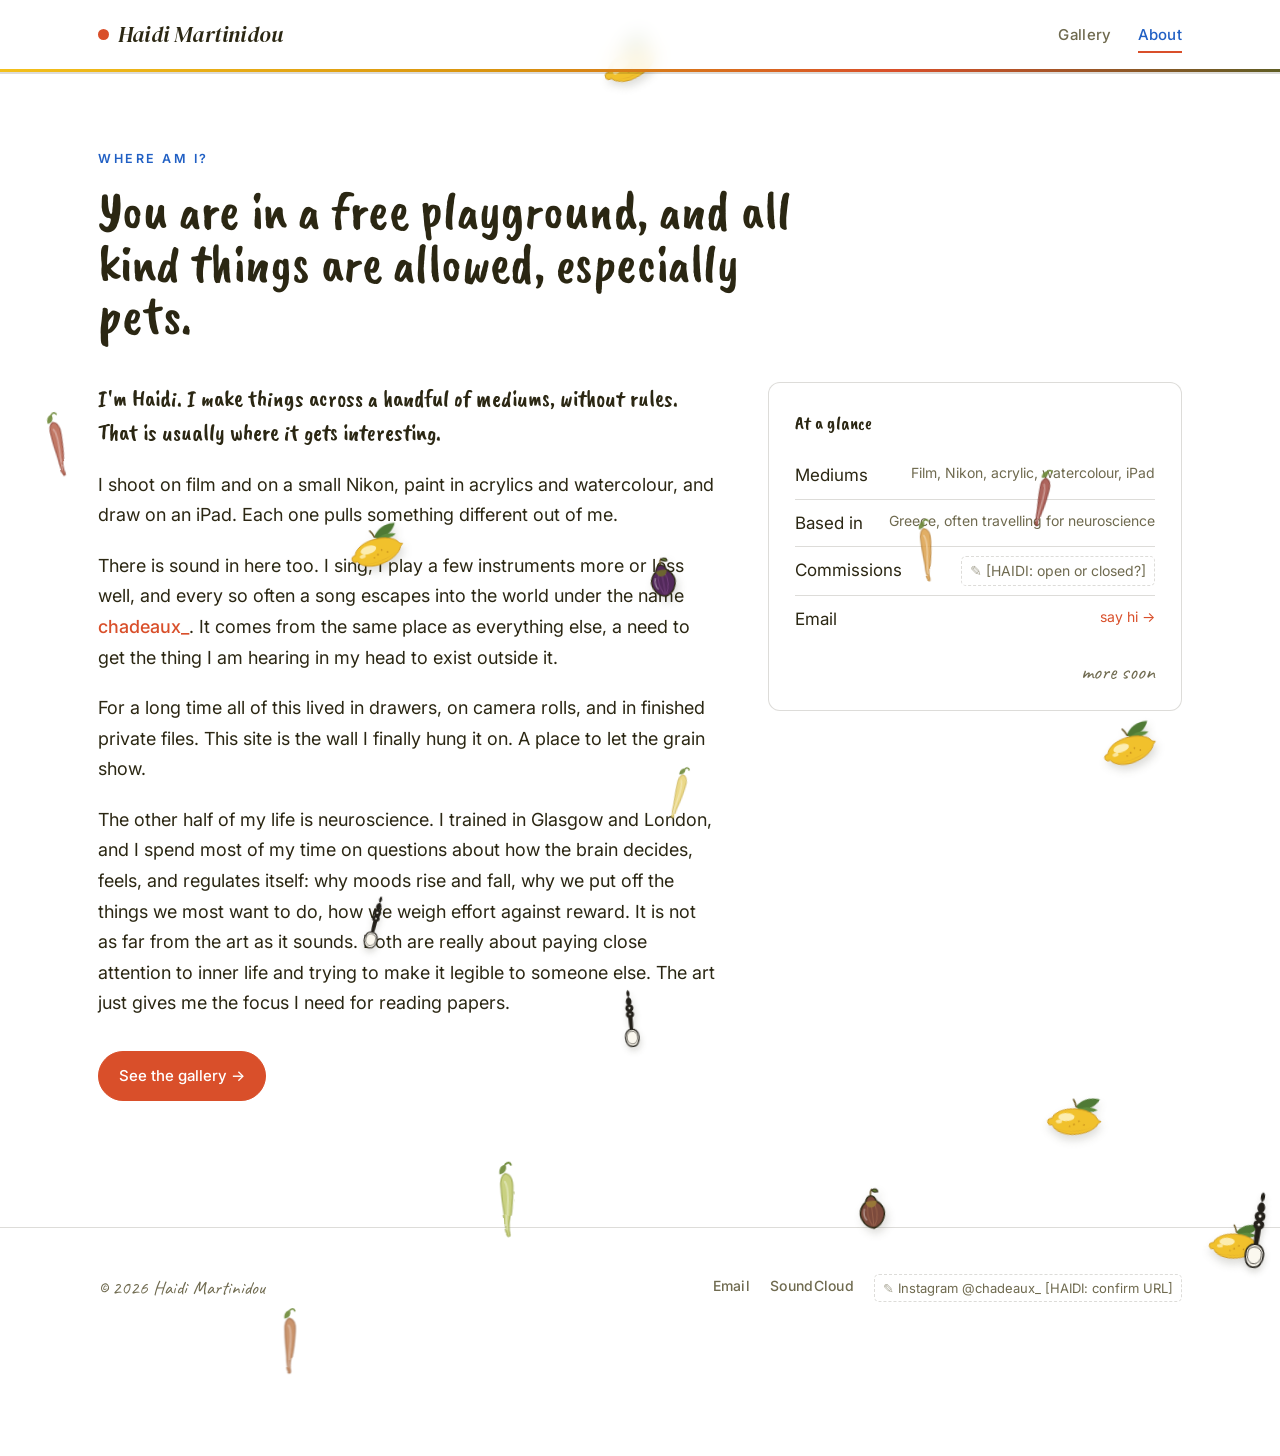
==== about.html @ d0d2d487 "Launch the @chadeaux_ art site Co-Authored-By: Claude Opus 4.8 <noreply@anthropic.com>" ====
<!DOCTYPE html>
<html lang="en">
<head>
  <meta charset="UTF-8" />
  <meta name="viewport" content="width=device-width, initial-scale=1.0" />
  <title>About · Haidi Martinidou</title>
  <meta name="description" content="About Haidi Martinidou, an artist working in film and Nikon photography, acrylics, watercolour and iPad drawing." />

  <link rel="preconnect" href="https://fonts.googleapis.com" />
  <link rel="preconnect" href="https://fonts.gstatic.com" crossorigin />
  <link href="https://fonts.googleapis.com/css2?family=Caveat+Brush&family=Caveat:wght@500;600;700&family=DM+Serif+Display:ital@0;1&family=Inter:wght@400;500;600&display=swap" rel="stylesheet" />
  <link rel="stylesheet" href="css/style.css" />
  <link rel="icon" href="data:image/svg+xml,<svg xmlns='http://www.w3.org/2000/svg' viewBox='0 0 100 100'><circle cx='50' cy='50' r='40' fill='%23b1543a'/></svg>" />
</head>
<body>
  <nav class="nav">
    <div class="nav-inner">
      <a class="logo" href="index.html"><span class="dot"></span>Haidi Martinidou</a>
      <div class="links">
        <a href="art.html">Gallery</a>
        <a href="about.html" class="active">About</a>
      </div>
    </div>
  </nav>

  <main class="wrap">
    <section>
      <p class="eyebrow">Where am I?</p>
      <div class="section-head">
        <h2>You are in a free playground, and all kind things are allowed, especially pets.</h2>
      </div>

      <!-- EDIT: a draft in your voice. Make it yours. -->
      <div class="about-grid">
        <div class="prose">
          <p class="big">
            I'm Haidi. I make things across a handful of mediums, without rules. That
            is usually where it gets interesting.
          </p>
          <p>
            I shoot on film and on a small Nikon, paint in acrylics and watercolour,
            and draw on an iPad. Each one pulls something different out of me.
          </p>
          <p>
            There is sound in here too. I sing, I play a few instruments more or less
            well, and every so often a song escapes into the world under the name
            <a href="https://soundcloud.com/haidi-martinidou" target="_blank" rel="noopener" style="color:var(--rust);text-decoration:none;font-weight:500;">chadeaux_</a>.
            It comes from the same place as everything else, a need to get the thing I
            am hearing in my head to exist outside it.
          </p>
          <p>
            For a long time all of this lived in drawers, on camera rolls, and in
            finished private files. This site is the wall I finally hung it on. A
            place to let the grain show.
          </p>
          <p>
            The other half of my life is neuroscience. I trained in Glasgow and
            London, and I spend most of my time on questions about how the brain
            decides, feels, and regulates itself: why moods rise and fall, why we put
            off the things we most want to do, how we weigh effort against reward. It
            is not as far from the art as it sounds. Both are really about paying
            close attention to inner life and trying to make it legible to someone
            else. The art just gives me the focus I need for reading papers.
          </p>
          <p style="margin-top:32px">
            <a class="btn primary" href="art.html">See the gallery →</a>
          </p>
        </div>

        <aside class="sidecard">
          <h4>At a glance</h4>
          <ul>
            <li>Mediums <span>Film, Nikon, acrylic, watercolour, iPad</span></li>
            <li>Based in <span>Greece, often travelling for neuroscience</span></li>
            <li>Commissions <span class="ph">[HAIDI: open or closed?]</span></li>
            <li>Email <span><a href="mailto:haidimartinidou@gmail.com" style="color:var(--rust);text-decoration:none">say hi →</a></span></li>
          </ul>
          <p class="note" style="margin:16px 0 0; text-align:right;">more soon</p>
        </aside>
      </div>
    </section>
  </main>

  <footer class="footer">
    <div class="wrap">
      <small>© <span data-year>2026</span> Haidi Martinidou</small>
      <div class="socials">
        <a href="mailto:haidimartinidou@gmail.com">Email</a>
        <a href="https://soundcloud.com/haidi-martinidou" target="_blank" rel="noopener">SoundCloud</a>
        <span class="ph">Instagram @chadeaux_ [HAIDI: confirm URL]</span>
      </div>
    </div>
  </footer>

  <script src="js/main.js"></script>
</body>
</html>
---- css/style.css ----
/* =========================================================
   Haidi Martinidou, personal site
   Editorial "gallery x lab notebook" aesthetic.
   Mature, muted, with hand-drawn marginalia used sparingly.
   Palette pulled from Haidi's own work (forest green + red
   painting, dusty-blue sea photo). Tweak the variables below.
   ========================================================= */

:root {
  --paper: #ffffff;       /* clean white base */
  --paper-2: #f4f3ef;     /* faint warm grey panel */
  --ink: #2b2713;         /* dark warm olive-brown */
  --ink-soft: #6f6a4f;    /* muted text */
  --line: rgba(43,39,19,0.16);

  /* sunset palette, from @chadeaux's mountains drawing */
  --sun:   #f3c01b;       /* golden sky */
  --amber: #d8920f;       /* lower sky */
  --rust:  #d94f2a;       /* bright orange-red, from the art + the Atheroll poster */
  --olive: #5f5d24;       /* hills */
  --olive-deep: #3d3b16;  /* deep foreground */
  --blue:  #2160c4;       /* the marker hand-lettering */
  --plum:  #4a235a;       /* the @chadeaux signature */

  /* legacy aliases still referenced by some components */
  --green: var(--olive);
  --gold:  var(--amber);
  --slate: var(--blue);

  --accent: var(--rust);

  --maxw: 1140px;
  --radius: 12px;

  --font-display: "Caveat Brush", "Comic Sans MS", cursive;
  --font-body: "Inter", ui-sans-serif, system-ui, sans-serif;
  --font-hand: "Caveat", "Comic Sans MS", cursive;
}

* { box-sizing: border-box; }
html { scroll-behavior: smooth; }

body {
  margin: 0;
  color: var(--ink);
  background: var(--paper);
  font-family: var(--font-body);
  font-size: 17px;
  line-height: 1.7;
  -webkit-font-smoothing: antialiased;
  overflow-x: hidden;
}

.wrap { max-width: var(--maxw); margin: 0 auto; padding: 0 28px; position: relative; }

a { color: var(--ink); }

/* hand-drawn marginalia note (used sparingly) */
.note { font-family: var(--font-hand); font-size: 22px; color: var(--ink-soft); line-height: 1.2; }
.note.accent { color: var(--accent); }

/* small ink underline accent under a word */
.mark { position: relative; white-space: nowrap; }
.mark::after {
  content: ""; position: absolute; left: -1px; right: -1px; bottom: -4px; height: 7px;
  background: var(--accent); opacity: .28;
  border-radius: 50% 40% 55% 45% / 100% 100% 60% 70%;
  z-index: -1;
}

/* ---------- nav ---------- */
.nav { position: sticky; top: 0; z-index: 60;
  background: color-mix(in srgb, var(--paper) 86%, transparent);
  backdrop-filter: blur(10px); border-bottom: 1px solid var(--line); }
.nav-inner { max-width: var(--maxw); margin: 0 auto; padding: 16px 28px;
  display: flex; align-items: center; justify-content: space-between; gap: 16px; }
.nav .logo { font-family: var(--font-display); font-weight: 600; font-size: 21px;
  text-decoration: none; color: var(--ink); display: inline-flex; align-items: center; gap: 9px; letter-spacing: .2px; }
.nav .logo .dot { width: 11px; height: 11px; border-radius: 50%; background: var(--accent); display: inline-block; }
.nav .links { display: flex; gap: 26px; flex-wrap: wrap; }
.nav .links a { text-decoration: none; color: var(--ink-soft); font-size: 15px; font-weight: 500;
  letter-spacing: .3px; position: relative; transition: color .15s ease; }
.nav .links a:hover, .nav .links a.active { color: var(--ink); }
.nav .links a.active::after { content: ""; position: absolute; left: 0; right: 0; bottom: -6px;
  height: 2px; background: var(--accent); }

/* ---------- generic section ---------- */
section { padding: 76px 0; position: relative; }
.eyebrow { font-family: var(--font-body); font-size: 12.5px; font-weight: 600;
  letter-spacing: 2.5px; text-transform: uppercase; color: var(--accent); margin: 0 0 14px; }
.section-head { margin-bottom: 40px; max-width: 720px; }
.section-head h2 { font-family: var(--font-display); font-weight: 500;
  font-size: clamp(30px, 4.6vw, 46px); line-height: 1.05; margin: 0 0 12px; letter-spacing: -.5px; }
.section-head p { color: var(--ink-soft); font-size: 18px; margin: 0; }

/* ---------- buttons ---------- */
.btn { display: inline-flex; align-items: center; gap: 8px;
  font-family: var(--font-body); font-weight: 500; font-size: 15px; text-decoration: none;
  color: var(--ink); padding: 11px 20px; border: 1px solid var(--ink); border-radius: 999px;
  background: transparent; transition: background .15s ease, color .15s ease, transform .12s ease; }
.btn:hover { background: var(--ink); color: var(--paper); transform: translateY(-1px); }
.btn.primary { background: var(--accent); border-color: var(--accent); color: #fff; }
.btn.primary:hover { background: var(--ink); border-color: var(--ink); }
.btn.ghost { border-color: var(--line); color: var(--ink-soft); }
.btn.ghost:hover { color: var(--paper); }
/* disabled button: shown but not clickable until a real file/URL exists */
.btn[aria-disabled="true"] { opacity: .45; pointer-events: none; cursor: default; border-style: dashed; }

/* a visible, non-clickable placeholder that Haidi fills in later */
.ph { font-style: normal; color: var(--ink-soft); font-size: 13px;
  border: 1px dashed var(--line); border-radius: 5px; padding: 2px 8px; white-space: nowrap; }
.ph::before { content: "✎ "; opacity: .6; }

/* ---------- hero (landing) ---------- */
.hero { display: grid; grid-template-columns: 1fr 1fr; gap: 48px; align-items: center;
  padding: 64px 0 40px; }
.hero .intro h1 { font-family: var(--font-display); font-weight: 500;
  font-size: clamp(40px, 6vw, 68px); line-height: 1.02; letter-spacing: -1px; margin: 18px 0 18px; }
.hero .intro h1 em { font-style: italic; color: var(--accent); }
.hero .intro p.lead { font-size: 19px; color: var(--ink-soft); max-width: 480px; }
.hero .cta-row { display: flex; flex-wrap: wrap; gap: 14px; margin-top: 30px; }

/* the interactive brain */
.brain-stage { position: relative; display: grid; place-items: center; min-height: 420px; }
.brain-stage svg { width: 100%; max-width: 500px; height: auto; overflow: visible; }
.brain-hemi { cursor: pointer; transition: opacity .2s ease; }
.brain-stage:hover .brain-hemi { opacity: .55; }
.brain-stage .brain-hemi:hover { opacity: 1; }
.hemi-label { font-family: var(--font-hand); font-size: 26px; fill: var(--ink-soft); }
.hemi-label.art { fill: var(--rust); }
.hemi-label.sci { fill: var(--slate); }
.pull-arrow { animation: bob 1.8s ease-in-out infinite; }
@keyframes bob { 0%,100% { transform: translate(0,0); } 50% { transform: translate(7px,-4px); } }

/* art "spill" release animation */
#artGroup { transform-origin: 320px 200px; transition: none; }
.released #artGroup { animation: spill .65s cubic-bezier(.5,-0.2,.3,1) forwards; }
@keyframes spill {
  40% { transform: translate(40px,-30px) rotate(6deg) scale(1.08); opacity: 1; }
  100% { transform: translate(150px,-120px) rotate(16deg) scale(1.2); opacity: 0; }
}

@media (prefers-reduced-motion: reduce) {
  .pull-arrow { animation: none; }
  .released #artGroup { animation: none; opacity: 0; }
}

/* ---------- "two worlds" split ---------- */
.split { display: grid; grid-template-columns: 1fr 1fr; gap: 26px; }
.world { border: 1px solid var(--line); border-radius: var(--radius); background: #fff;
  padding: 30px 30px 26px; transition: transform .16s ease, box-shadow .16s ease; }
.world:hover { transform: translateY(-3px); box-shadow: 0 16px 34px rgba(33,32,28,.08); }
.world .tag { font-size: 12.5px; letter-spacing: 2px; text-transform: uppercase; font-weight: 600; }
.world.sci .tag { color: var(--slate); } .world.art .tag { color: var(--rust); }
.world h3 { font-family: var(--font-display); font-weight: 500; font-size: 27px; margin: 10px 0 10px; }
.world p { color: var(--ink-soft); margin: 0 0 18px; }

/* ---------- project cards (neuroscience) ---------- */
.projects { display: grid; grid-template-columns: repeat(2, 1fr); gap: 24px; }
.proj { border: 1px solid var(--line); border-radius: var(--radius); background: #fff;
  padding: 26px 28px; position: relative; transition: transform .16s ease, box-shadow .16s ease; }
.proj:hover { transform: translateY(-3px); box-shadow: 0 16px 34px rgba(33,32,28,.08); }
.proj.featured { grid-column: 1 / -1; border-color: var(--accent); background:
  linear-gradient(0deg, #fff, #fff) padding-box, var(--paper-2); }
.proj.featured h3 { font-size: 27px; }
.proj .kind { font-size: 12px; letter-spacing: 1.6px; text-transform: uppercase;
  font-weight: 600; color: var(--accent); }
.proj h3 { font-family: var(--font-display); font-weight: 500; font-size: 23px; margin: 8px 0 10px; line-height: 1.15; }
.proj p { color: var(--ink-soft); margin: 0 0 14px; font-size: 16px; }
.proj .stat { display: inline-flex; align-items: baseline; gap: 7px; font-size: 14px;
  color: var(--ink); background: var(--paper-2); border-radius: 6px; padding: 5px 11px; margin: 2px 6px 2px 0; }
.proj .stat b { font-family: var(--font-display); font-weight: 600; }

/* future / wishlist list */
.wish { display: grid; grid-template-columns: repeat(auto-fit, minmax(230px,1fr)); gap: 18px; }
.wish li { list-style: none; border-left: 2px solid var(--accent); padding: 4px 0 4px 16px;
  color: var(--ink); }
.wish ul { margin: 0; padding: 0; }

/* ---------- CV / timeline ---------- */
.timeline { border-left: 2px solid var(--line); margin: 0; padding: 0 0 0 26px; }
.timeline .row { position: relative; padding: 0 0 30px; }
.timeline .row::before { content: ""; position: absolute; left: -33px; top: 4px; width: 12px; height: 12px;
  border-radius: 50%; background: var(--paper); border: 2px solid var(--accent); }
.timeline .when { font-size: 13px; letter-spacing: 1px; text-transform: uppercase; color: var(--ink-soft); font-weight: 600; }
.timeline h4 { font-family: var(--font-display); font-weight: 500; font-size: 20px; margin: 4px 0 4px; }
.timeline p { margin: 0; color: var(--ink-soft); font-size: 15.5px; }

/* ---------- galleries (art) ---------- */
.medium { padding-top: 8px; }
.medium-head { display: flex; align-items: baseline; justify-content: space-between; gap: 16px;
  border-bottom: 1px solid var(--line); padding-bottom: 14px; margin-bottom: 26px; }
.medium-head h3 { font-family: var(--font-display); font-weight: 500; font-size: 30px; margin: 0; }
.medium-head .count { font-size: 14px; color: var(--ink-soft); font-family: var(--font-hand); font-size: 20px; }
.medium-head .desc { color: var(--ink-soft); font-size: 15px; max-width: 460px; }

.gallery { display: grid; gap: 22px; }
.gallery.two { grid-template-columns: repeat(2, 1fr); }
.gallery.three { grid-template-columns: repeat(3, 1fr); }

/* picture in a gallery mat */
.frame { background: #fff; border: 1px solid var(--line); border-radius: 6px; padding: 14px 14px 10px;
  box-shadow: 0 10px 26px rgba(33,32,28,.07); transition: transform .18s ease, box-shadow .18s ease; }
.frame:hover { transform: translateY(-4px) rotate(-.3deg); box-shadow: 0 20px 40px rgba(33,32,28,.12); }
.frame .pic { position: relative; overflow: hidden; border-radius: 3px; background: var(--paper-2);
  aspect-ratio: 4 / 3; display: grid; place-items: center; }
.frame .pic img { width: 100%; height: 100%; object-fit: cover; display: block; }
.frame figcaption { font-family: var(--font-display); font-style: italic; font-size: 15px;
  color: var(--ink); margin: 11px 4px 4px; display: flex; justify-content: space-between; gap: 10px; }
.frame figcaption span.muted { font-style: normal; font-family: var(--font-body); font-size: 12.5px;
  color: var(--ink-soft); letter-spacing: 1px; text-transform: uppercase; }

/* empty slot placeholder (when an image file isn't added yet) */
.frame.missing .pic img { display: none; }
.frame.missing .pic::after { content: "add  " attr(data-file); white-space: pre;
  font-family: var(--font-body); font-size: 13px; letter-spacing: .5px; color: var(--ink-soft);
  border: 1.5px dashed var(--line); border-radius: 4px; padding: 14px 18px; text-align: center; }
.frame .pic.tall { aspect-ratio: 3 / 4; }

/* medium quick-nav (art page) */
.subnav { display: flex; flex-wrap: wrap; gap: 10px; margin: 8px 0 50px; }
.subnav a { text-decoration: none; font-size: 14px; color: var(--ink-soft); font-weight: 500;
  border: 1px solid var(--line); border-radius: 999px; padding: 7px 16px; transition: all .15s ease; }
.subnav a:hover { color: var(--paper); background: var(--ink); border-color: var(--ink); }

/* ---------- about ---------- */
.about-grid { display: grid; grid-template-columns: 1.5fr 1fr; gap: 48px; align-items: start; }
.about-grid .prose p { font-size: 18px; margin: 0 0 20px; }
.about-grid .prose p.big { font-family: var(--font-display); font-weight: 400; font-size: 24px;
  line-height: 1.4; color: var(--ink); }
.sidecard { border: 1px solid var(--line); border-radius: var(--radius); background: #fff; padding: 24px 26px; }
.sidecard h4 { font-family: var(--font-display); font-weight: 500; margin: 0 0 12px; font-size: 19px; }
.sidecard ul { margin: 0; padding: 0; list-style: none; }
.sidecard li { padding: 9px 0; border-top: 1px solid var(--line); display: flex; justify-content: space-between; gap: 12px; }
.sidecard li:first-child { border-top: 0; }
.sidecard li span { color: var(--ink-soft); font-size: 14px; }

/* ---------- blog list ---------- */
.posts { display: flex; flex-direction: column; }
.post-row { display: flex; align-items: baseline; gap: 22px; justify-content: space-between;
  padding: 26px 4px; border-top: 1px solid var(--line); text-decoration: none; color: var(--ink);
  transition: padding-left .18s ease; }
.post-row:last-child { border-bottom: 1px solid var(--line); }
.post-row:hover { padding-left: 14px; }
.post-row h3 { font-family: var(--font-display); font-weight: 500; margin: 0; font-size: clamp(20px,3vw,26px); }
.post-row .meta { font-size: 13px; color: var(--ink-soft); letter-spacing: 1px; text-transform: uppercase; white-space: nowrap; }
.post-row .arrow { color: var(--accent); font-size: 20px; }

/* ---------- article ---------- */
.article { max-width: 720px; margin: 0 auto; padding: 60px 28px 30px; }
.article .back { text-decoration: none; color: var(--ink-soft); font-size: 14px; }
.article h1 { font-family: var(--font-display); font-weight: 500; font-size: clamp(32px,5vw,50px);
  line-height: 1.06; margin: 20px 0 10px; letter-spacing: -.5px; }
.article .meta { color: var(--ink-soft); font-size: 14px; letter-spacing: 1px; text-transform: uppercase; }
.article-body { margin-top: 30px; font-size: 18px; }
.article-body p { margin: 0 0 22px; }
.article-body h2 { font-family: var(--font-display); font-weight: 500; font-size: 27px; margin: 38px 0 12px; }
.article-body blockquote { margin: 28px 0; padding: 6px 0 6px 22px; border-left: 3px solid var(--accent);
  font-family: var(--font-display); font-style: italic; font-size: 22px; color: var(--ink); }
.article-body a { color: var(--rust); }
.article-body code { background: var(--ink); color: var(--paper); padding: 2px 7px; border-radius: 5px; font-size: 15px; }

/* ---------- footer ---------- */
.footer { border-top: 1px solid var(--line); padding: 44px 0 60px; margin-top: 30px; }
.footer .wrap { display: flex; flex-wrap: wrap; gap: 18px; justify-content: space-between; align-items: center; }
.footer small { color: var(--ink-soft); font-family: var(--font-hand); font-size: 19px; }
.footer .socials { display: flex; gap: 20px; flex-wrap: wrap; }
.footer .socials a { color: var(--ink-soft); text-decoration: none; font-size: 14px; font-weight: 500; letter-spacing: .3px; }
.footer .socials a:hover { color: var(--accent); }

/* ---------- responsive ---------- */
@media (max-width: 880px) {
  .hero { grid-template-columns: 1fr; }
  .brain-stage { order: -1; min-height: 340px; }
  .split, .projects, .gallery.two, .gallery.three, .about-grid { grid-template-columns: 1fr; }
  section { padding: 56px 0; }
}

/* gallery index: medium cover cards (links) */
.frame.cover { display: block; text-decoration: none; color: var(--ink); }
.frame.cover figcaption { font-style: normal; font-family: var(--font-display); font-size: 19px;
  align-items: center; }
.frame.cover figcaption .muted { font-family: var(--font-hand); font-size: 18px; letter-spacing: 0;
  text-transform: none; }

/* clickable images */
.frame:not(.missing) .pic img { cursor: zoom-in; }

/* lightbox */
.lightbox { position: fixed; inset: 0; z-index: 200; background: rgba(20,19,16,.93);
  display: flex; align-items: center; justify-content: center; padding: 4vw;
  opacity: 0; visibility: hidden; transition: opacity .2s ease; }
.lightbox.open { opacity: 1; visibility: visible; }
.lightbox img { max-width: 92vw; max-height: 82vh; object-fit: contain; border-radius: 4px;
  background: #fff; box-shadow: 0 24px 70px rgba(0,0,0,.55); }
.lightbox .lb-cap { position: absolute; bottom: 20px; left: 0; right: 0; text-align: center;
  color: #f6f3ea; font-family: var(--font-display); font-style: italic; font-size: 16px; padding: 0 12px; }
.lightbox button { position: absolute; background: transparent; border: 0; color: #f6f3ea;
  cursor: pointer; font-size: 32px; line-height: 1; padding: 12px 16px; opacity: .8; }
.lightbox button:hover { opacity: 1; }
.lb-close { top: 8px; right: 12px; font-size: 28px; }
.lb-prev { left: 6px; top: 50%; transform: translateY(-50%); }
.lb-next { right: 6px; top: 50%; transform: translateY(-50%); }
@media (max-width: 600px) { .lb-prev { left: 0; } .lb-next { right: 0; } }

/* reveal on scroll */
.reveal { opacity: 0; transform: translateY(20px); transition: opacity .6s ease, transform .6s ease; }
.reveal.in { opacity: 1; transform: none; }
@media (prefers-reduced-motion: reduce) { .reveal { opacity: 1; transform: none; transition: none; } html { scroll-behavior: auto; } }

/* =========================================================
   Sunset / hand-drawn theme tuning (@chadeaux)
   ========================================================= */

/* marker font has a single weight: avoid faux-bold, give it a little air */
h1, h2, h3, h4, .nav .logo { font-weight: 400; }
.nav .logo { font-family: "DM Serif Display", Georgia, serif; font-style: italic; font-weight: 400; font-size: 22px; letter-spacing: .2px; }

/* brush-script display sizing (Caveat Brush sits smaller, so size up) */
.hero .intro h1 { font-size: clamp(46px, 6.6vw, 72px); line-height: 1.0; letter-spacing: 0; }
.hero .intro h1 em { font-style: normal; color: var(--rust); }
.section-head h2 { letter-spacing: 0; line-height: 0.98; font-size: clamp(36px, 5.2vw, 54px); }
.medium-head h3 { font-size: 32px; }
.eyebrow { font-weight: 600; }

/* eyebrow + links speak in the drawing's blue */
.eyebrow { color: var(--blue); }
.nav .links a:hover, .nav .links a.active { color: var(--blue); }

/* captions read like the handwriting in the drawing */
.frame figcaption { font-family: var(--font-hand); font-style: normal; font-size: 19px; letter-spacing: .3px; }
.frame figcaption .muted { font-family: var(--font-body); }
.frame.cover figcaption { font-family: var(--font-display); font-size: 17px; }

/* warm buttons */
.btn { font-family: var(--font-body); }
.btn.primary:hover, .btn.blue:hover { background: var(--olive-deep); border-color: var(--olive-deep); color: #fff; }
.btn.blue { background: var(--blue); border-color: var(--blue); color: #fff; }

/* sub-nav active chip in terracotta */
.subnav a.active { background: var(--rust); border-color: var(--rust); color: #fff; }

/* a thin sunset horizon under the top nav */
.nav { border-bottom: 0; box-shadow: 0 2px 0 0 var(--line); }
.nav::after { content: ""; display: block; height: 3px;
  background: linear-gradient(90deg, var(--sun), var(--amber) 40%, var(--rust) 70%, var(--olive)); }

/* the medium shortcut cards on the landing, warmed up */
.world .tag { color: var(--rust); }
.world.art .tag { color: var(--rust); }

/* ===== free-floating, drifting hand-drawn objects (figs, lemons, spoons, chillies) ===== */
body { position: relative; }
.figs-layer { position: absolute; top: 0; left: 0; width: 100%; overflow: hidden;
  pointer-events: none; z-index: 5; }
.fig-obj { position: absolute; top: 0; left: 0; pointer-events: none; will-change: transform; }
.fig-obj svg { width: 100%; height: 100%; display: block; overflow: visible; }
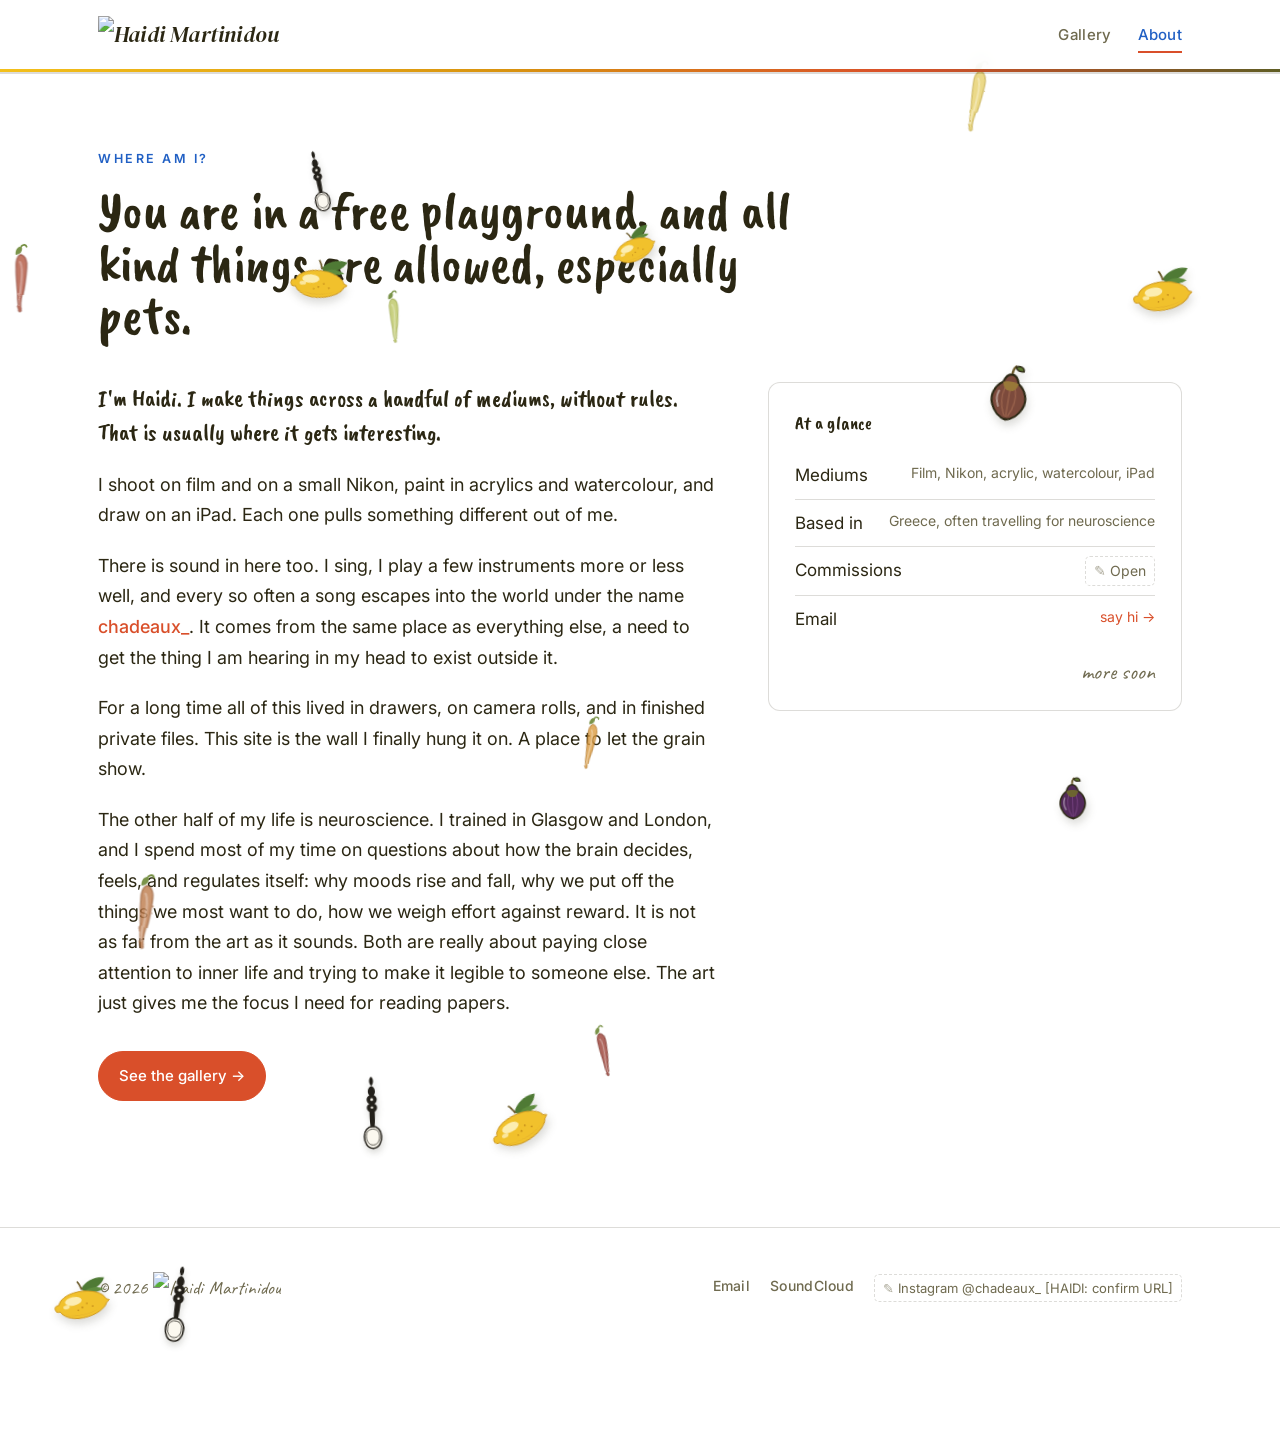
==== commit ca64944a: "Update commission status to 'Open' in about.html" ====
--- a/about.html
+++ b/about.html
@@ -15,7 +15,7 @@
 <body>
   <nav class="nav">
     <div class="nav-inner">
-      <a class="logo" href="index.html"><span class="dot"></span>Haidi Martinidou</a>
+      <a class="logo" href="index.html"><img src="images/name-signature.png" alt="Haidi Martinidou" class="logo-img" /></a>
       <div class="links">
         <a href="art.html">Gallery</a>
         <a href="about.html" class="active">About</a>
@@ -72,7 +72,7 @@
           <ul>
             <li>Mediums <span>Film, Nikon, acrylic, watercolour, iPad</span></li>
             <li>Based in <span>Greece, often travelling for neuroscience</span></li>
-            <li>Commissions <span class="ph">[HAIDI: open or closed?]</span></li>
+            <li>Commissions <span class="ph">Open</span></li>
             <li>Email <span><a href="mailto:haidimartinidou@gmail.com" style="color:var(--rust);text-decoration:none">say hi →</a></span></li>
           </ul>
           <p class="note" style="margin:16px 0 0; text-align:right;">more soon</p>
@@ -83,7 +83,7 @@
 
   <footer class="footer">
     <div class="wrap">
-      <small>© <span data-year>2026</span> Haidi Martinidou</small>
+      <small>© <span data-year>2026</span> <img src="images/name-signature.png" alt="Haidi Martinidou" class="sig-foot" /></small>
       <div class="socials">
         <a href="mailto:haidimartinidou@gmail.com">Email</a>
         <a href="https://soundcloud.com/haidi-martinidou" target="_blank" rel="noopener">SoundCloud</a>
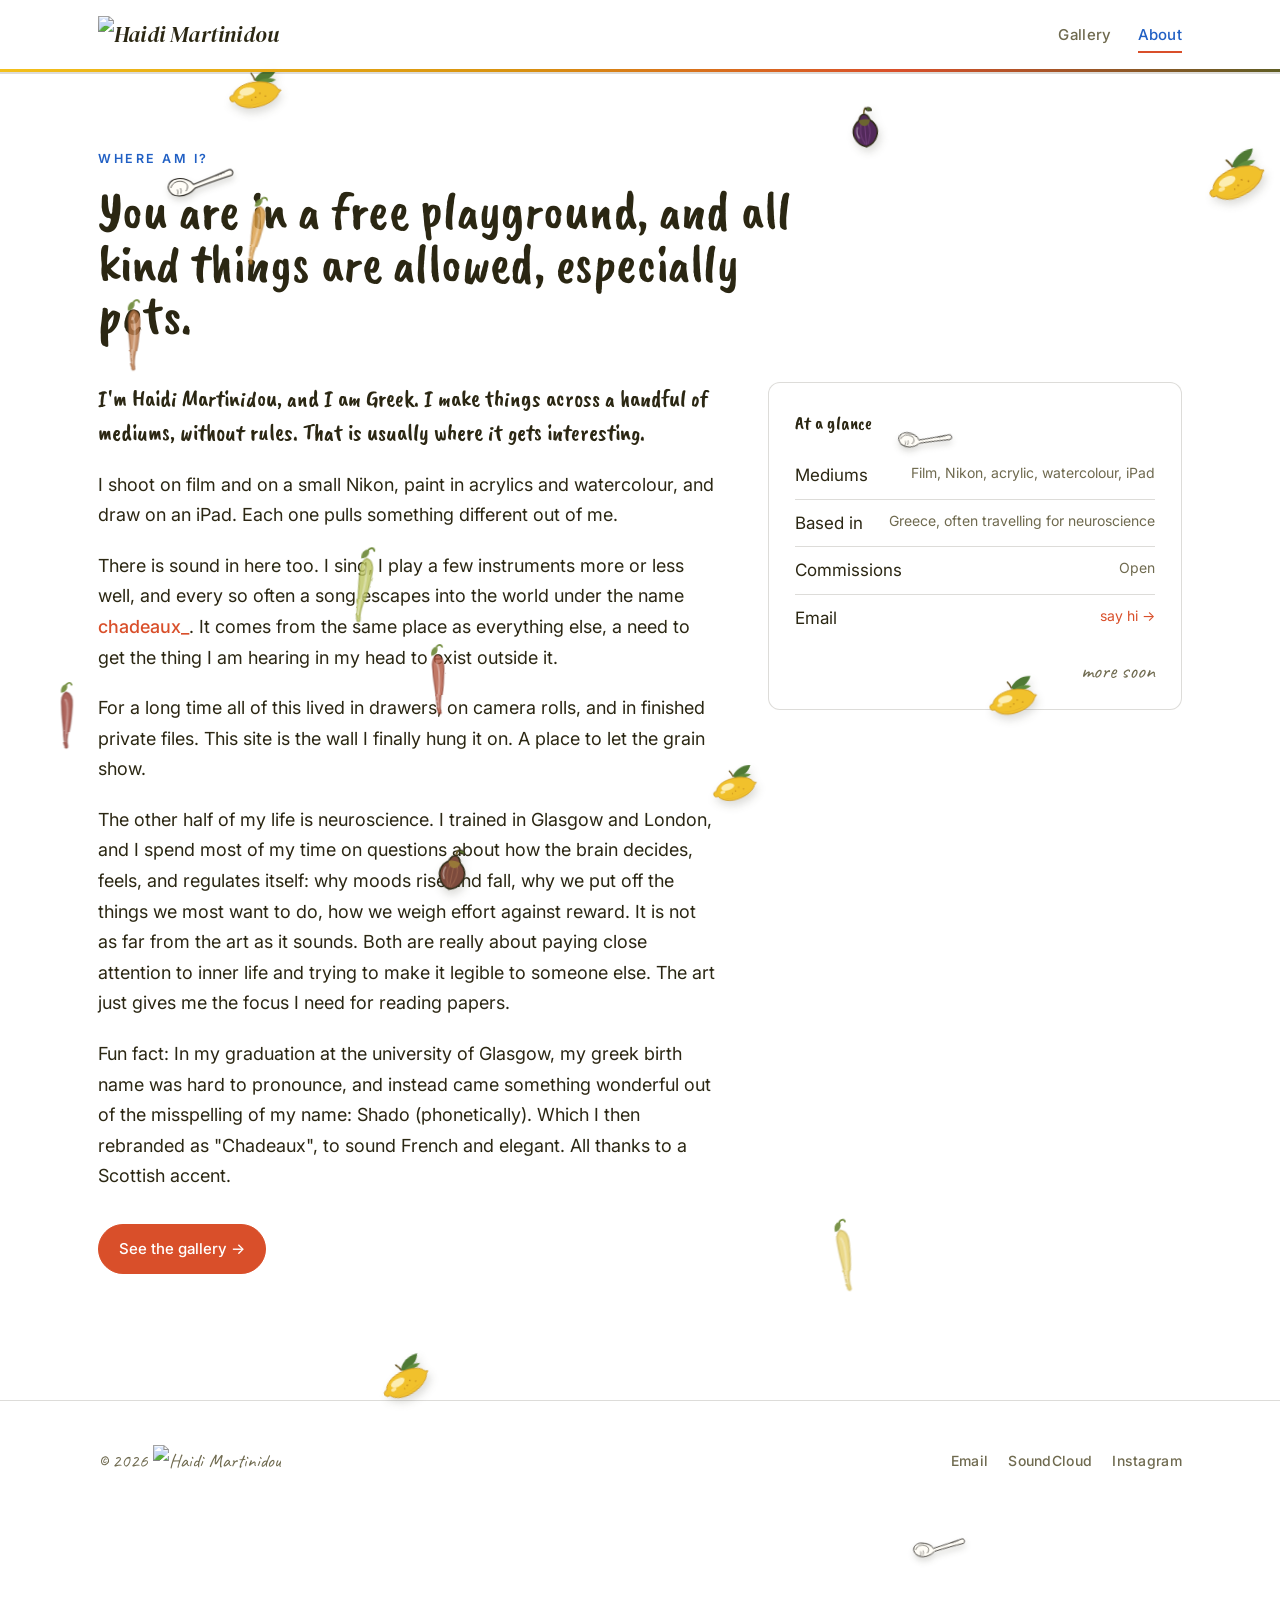
==== commit 8584e62f: "Update introduction in about.html" ====
--- a/about.html
+++ b/about.html
@@ -34,7 +34,7 @@
       <div class="about-grid">
         <div class="prose">
           <p class="big">
-            I'm Haidi. I make things across a handful of mediums, without rules. That
+            I'm Haidi Martinidou, and I am Greek. I make things across a handful of mediums, without rules. That
             is usually where it gets interesting.
           </p>
           <p>
@@ -62,6 +62,9 @@
             close attention to inner life and trying to make it legible to someone
             else. The art just gives me the focus I need for reading papers.
           </p>
+          <p>
+            Fun fact: In my graduation at the university of Glasgow, my greek birth name was hard to pronounce, and instead came something wonderful out of the misspelling of my name: Shado (phonetically). Which I then rebranded as "Chadeaux", to sound French and elegant. All thanks to a Scottish accent. 
+          </p>
           <p style="margin-top:32px">
             <a class="btn primary" href="art.html">See the gallery →</a>
           </p>
@@ -72,7 +75,7 @@
           <ul>
             <li>Mediums <span>Film, Nikon, acrylic, watercolour, iPad</span></li>
             <li>Based in <span>Greece, often travelling for neuroscience</span></li>
-            <li>Commissions <span class="ph">Open</span></li>
+            <li>Commissions <span>Open</span></li>
             <li>Email <span><a href="mailto:haidimartinidou@gmail.com" style="color:var(--rust);text-decoration:none">say hi →</a></span></li>
           </ul>
           <p class="note" style="margin:16px 0 0; text-align:right;">more soon</p>
@@ -87,7 +90,7 @@
       <div class="socials">
         <a href="mailto:haidimartinidou@gmail.com">Email</a>
         <a href="https://soundcloud.com/haidi-martinidou" target="_blank" rel="noopener">SoundCloud</a>
-        <span class="ph">Instagram @chadeaux_ [HAIDI: confirm URL]</span>
+        <a href="https://www.instagram.com/chadeaux_" target="_blank" rel="noopener">Instagram</a>
       </div>
     </div>
   </footer>
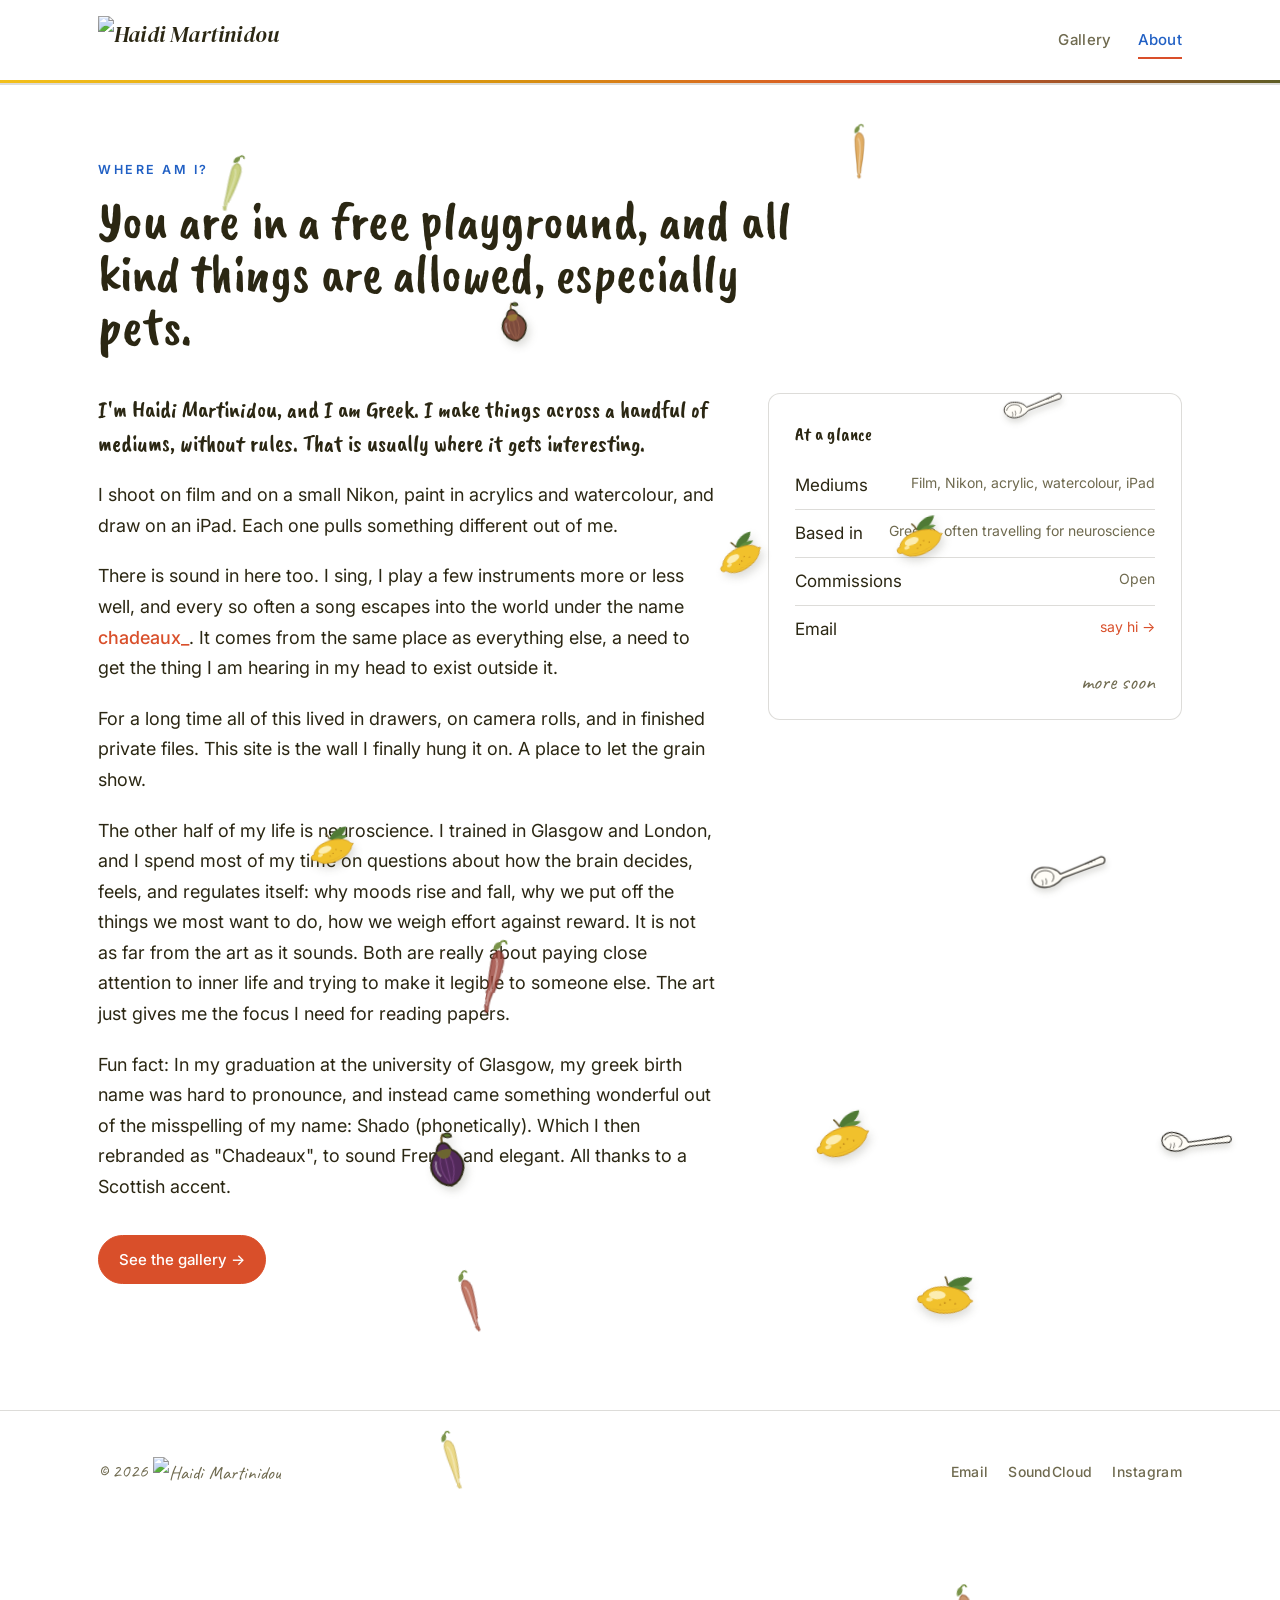
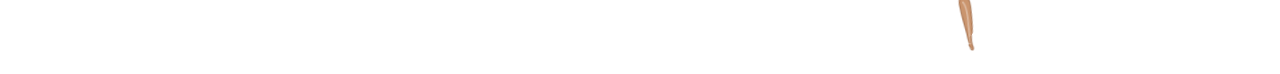
==== commit 7dbdf3f8: "SEO: meta tags, Open Graph, Person structured data, sitemap, robots Co-Authored-By: Claude Opus 4.8 " ====
--- a/about.html
+++ b/about.html
@@ -11,6 +11,19 @@
   <link href="https://fonts.googleapis.com/css2?family=Caveat+Brush&family=Caveat:wght@500;600;700&family=DM+Serif+Display:ital@0;1&family=Inter:wght@400;500;600&display=swap" rel="stylesheet" />
   <link rel="stylesheet" href="css/style.css" />
   <link rel="icon" href="data:image/svg+xml,<svg xmlns='http://www.w3.org/2000/svg' viewBox='0 0 100 100'><circle cx='50' cy='50' r='40' fill='%23b1543a'/></svg>" />
+  <link rel="canonical" href="https://haidimartinidou.github.io/about.html" />
+  <meta name="author" content="Haidi Martinidou" />
+  <meta name="robots" content="index, follow" />
+  <meta property="og:type" content="website" />
+  <meta property="og:site_name" content="Haidi Martinidou" />
+  <meta property="og:title" content="About · Haidi Martinidou" />
+  <meta property="og:description" content="About Haidi Martinidou, an artist working in film and Nikon photography, acrylics, watercolour and iPad drawing." />
+  <meta property="og:url" content="https://haidimartinidou.github.io/about.html" />
+  <meta property="og:image" content="https://haidimartinidou.github.io/images/hero-mountains.jpg" />
+  <meta name="twitter:card" content="summary_large_image" />
+  <meta name="twitter:title" content="About · Haidi Martinidou" />
+  <meta name="twitter:description" content="About Haidi Martinidou, an artist working in film and Nikon photography, acrylics, watercolour and iPad drawing." />
+  <meta name="twitter:image" content="https://haidimartinidou.github.io/images/hero-mountains.jpg" />
 </head>
 <body>
   <nav class="nav">
--- a/css/style.css
+++ b/css/style.css
@@ -39,6 +39,10 @@
 
 * { box-sizing: border-box; }
 html { scroll-behavior: smooth; }
+
+/* visually hidden, still read by search engines + screen readers */
+.sr-only { position: absolute; width: 1px; height: 1px; padding: 0; margin: -1px;
+  overflow: hidden; clip: rect(0, 0, 0, 0); white-space: nowrap; border: 0; }
 
 body {
   margin: 0;
@@ -194,9 +198,10 @@
 .medium-head .count { font-size: 14px; color: var(--ink-soft); font-family: var(--font-hand); font-size: 20px; }
 .medium-head .desc { color: var(--ink-soft); font-size: 15px; max-width: 460px; }
 
-.gallery { display: grid; gap: 22px; }
-.gallery.two { grid-template-columns: repeat(2, 1fr); }
-.gallery.three { grid-template-columns: repeat(3, 1fr); }
+.gallery { display: flex; flex-wrap: wrap; gap: 22px; justify-content: center; }
+.gallery.two .frame { flex: 0 1 calc((100% - 22px) / 2); }
+.gallery.three .frame { flex: 0 1 calc((100% - 44px) / 3); }
+.gallery .frame { min-width: 0; }
 
 /* picture in a gallery mat */
 .frame { background: #fff; border: 1px solid var(--line); border-radius: 6px; padding: 14px 14px 10px;
@@ -272,7 +277,8 @@
 @media (max-width: 880px) {
   .hero { grid-template-columns: 1fr; }
   .brain-stage { order: -1; min-height: 340px; }
-  .split, .projects, .gallery.two, .gallery.three, .about-grid { grid-template-columns: 1fr; }
+  .split, .projects, .about-grid { grid-template-columns: 1fr; }
+  .gallery.two .frame, .gallery.three .frame { flex-basis: 100%; }
   section { padding: 56px 0; }
 }
 
@@ -315,6 +321,10 @@
 /* marker font has a single weight: avoid faux-bold, give it a little air */
 h1, h2, h3, h4, .nav .logo { font-weight: 400; }
 .nav .logo { font-family: "DM Serif Display", Georgia, serif; font-style: italic; font-weight: 400; font-size: 22px; letter-spacing: .2px; }
+/* handwritten signature logo (replaces the name text) */
+.logo-img { height: 48px; width: auto; display: block; }
+.sig-foot { height: 30px; width: auto; vertical-align: middle; }
+@media (max-width: 600px) { .logo-img { height: 40px; } }
 
 /* brush-script display sizing (Caveat Brush sits smaller, so size up) */
 .hero .intro h1 { font-size: clamp(46px, 6.6vw, 72px); line-height: 1.0; letter-spacing: 0; }
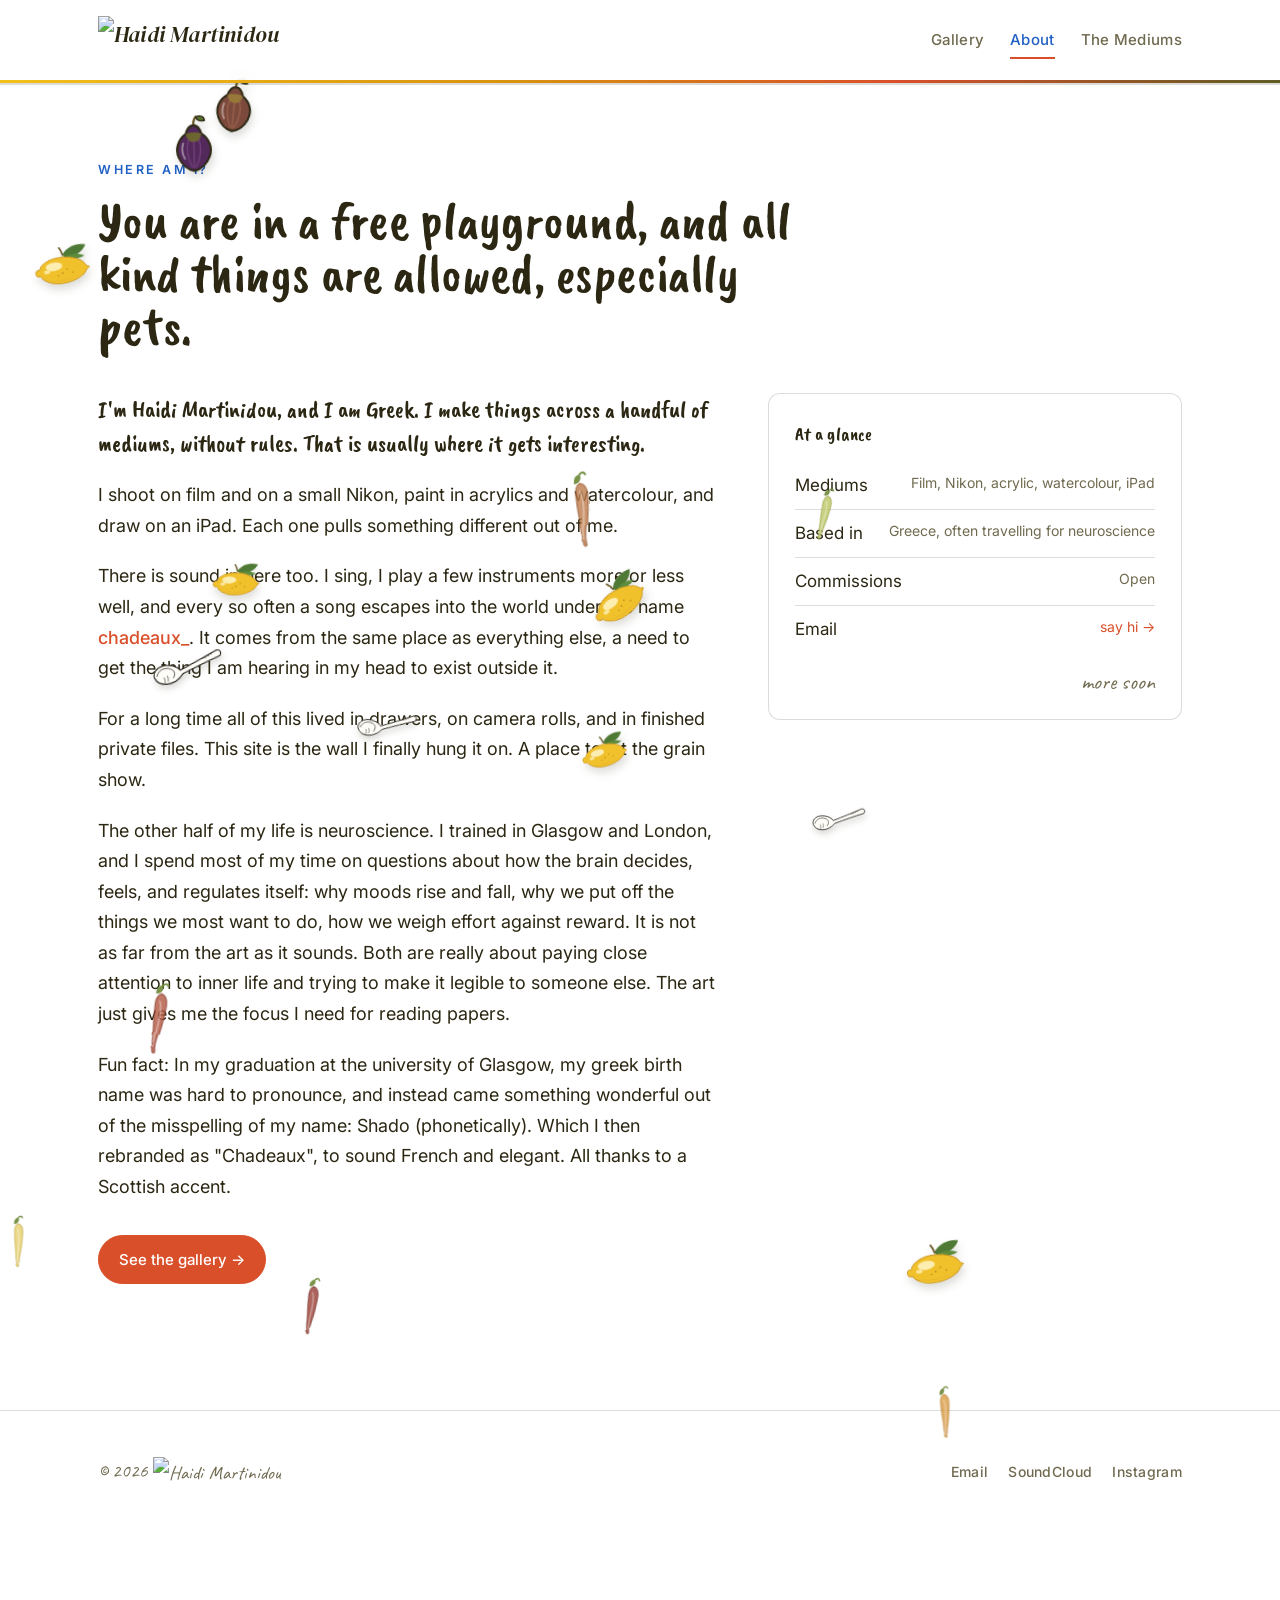
==== commit c52512b5: "Add The Mediums page: interactive map of mediums + origin story + darkroom Co-Authored-By: Claude Op" ====
--- a/about.html
+++ b/about.html
@@ -32,6 +32,7 @@
       <div class="links">
         <a href="art.html">Gallery</a>
         <a href="about.html" class="active">About</a>
+        <a href="themediums.html">The Mediums</a>
       </div>
     </div>
   </nav>
--- a/css/style.css
+++ b/css/style.css
@@ -209,7 +209,7 @@
 .frame:hover { transform: translateY(-4px) rotate(-.3deg); box-shadow: 0 20px 40px rgba(33,32,28,.12); }
 .frame .pic { position: relative; overflow: hidden; border-radius: 3px; background: var(--paper-2);
   aspect-ratio: 4 / 3; display: grid; place-items: center; }
-.frame .pic img { width: 100%; height: 100%; object-fit: cover; display: block; }
+.frame .pic img { position: absolute; inset: 0; width: 100%; height: 100%; object-fit: cover; display: block; }
 .frame figcaption { font-family: var(--font-display); font-style: italic; font-size: 15px;
   color: var(--ink); margin: 11px 4px 4px; display: flex; justify-content: space-between; gap: 10px; }
 .frame figcaption span.muted { font-style: normal; font-family: var(--font-body); font-size: 12.5px;
@@ -309,6 +309,35 @@
 .lb-next { right: 6px; top: 50%; transform: translateY(-50%); }
 @media (max-width: 600px) { .lb-prev { left: 0; } .lb-next { right: 0; } }
 
+/* ===== The Mediums page: sticky map + scrolling details ===== */
+.mediums-layout { display: grid; grid-template-columns: 0.82fr 1.18fr; gap: 50px; align-items: start; padding-bottom: 50px; }
+.map-col { position: sticky; top: 92px; }
+.medium-map { width: 100%; height: auto; overflow: visible; }
+.region { cursor: pointer; }
+.region .blob { fill-opacity: .16; stroke: #2b2713; stroke-width: 2.5; transition: fill-opacity .2s ease, stroke-width .2s ease; }
+.region:hover .blob { fill-opacity: .34; }
+.region.active .blob { fill-opacity: .6; stroke-width: 4.5; }
+.region .here { opacity: 0; transition: opacity .2s ease; }
+.region.active .here { opacity: 1; }
+.region:focus-visible { outline: none; }
+.region:focus-visible .blob { stroke-width: 4.5; }
+.map-hint { font-family: var(--font-hand); color: var(--ink-soft); text-align: center; font-size: 18px; margin: 10px 0 0; }
+
+.mediums-content { min-width: 0; }
+.medium-section { padding: 32px 0 40px; border-top: 1px dashed var(--line); scroll-margin-top: 92px; }
+.medium-section:first-child { border-top: 0; padding-top: 6px; }
+.region-tag { font-family: var(--font-body); font-size: 12.5px; font-weight: 600; letter-spacing: 2px; text-transform: uppercase; margin: 0 0 8px; }
+.medium-section h3 { font-family: var(--font-display); font-weight: 400; font-size: clamp(26px, 3.6vw, 36px); line-height: 1.04; margin: 0 0 14px; }
+.medium-section p { color: var(--ink); max-width: 620px; }
+.darkroom-card { border: 1px solid var(--line); border-left: 4px solid #2160c4; border-radius: var(--radius); background: #fff; padding: 22px 24px; margin-top: 26px; }
+.darkroom-card p { margin: 0 0 16px; }
+.darkroom-card .cta-row { margin-top: 0; }
+
+@media (max-width: 880px) {
+  .mediums-layout { grid-template-columns: 1fr; gap: 22px; }
+  .map-col { position: static; max-width: 340px; margin: 0 auto; }
+}
+
 /* reveal on scroll */
 .reveal { opacity: 0; transform: translateY(20px); transition: opacity .6s ease, transform .6s ease; }
 .reveal.in { opacity: 1; transform: none; }
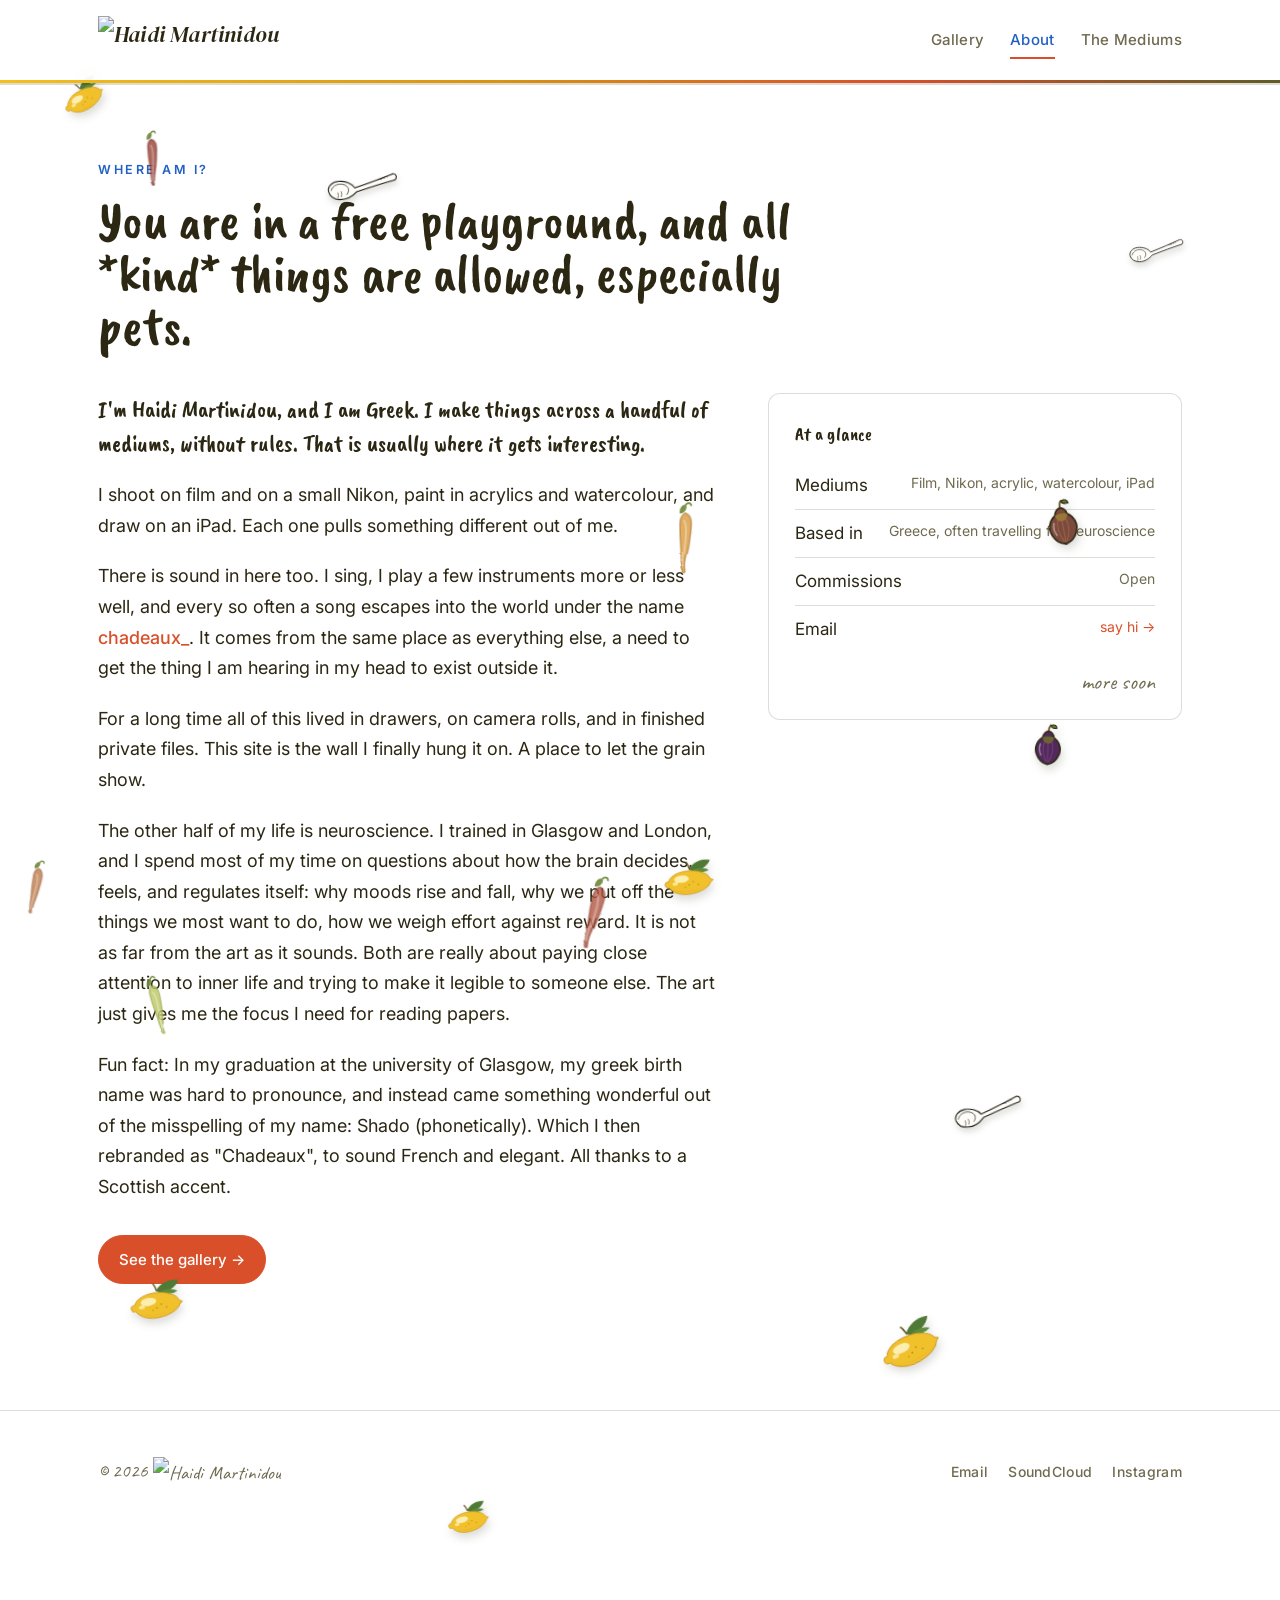
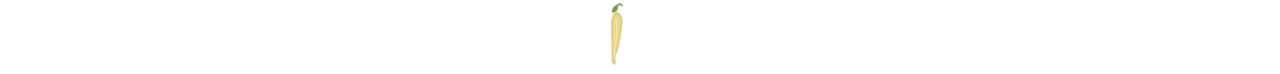
==== commit 8fafdf3f: "SEO: point canonical, Open Graph and sitemap URLs to the /haidiartin/ subpath Co-Authored-By: Claude" ====
--- a/about.html
+++ b/about.html
@@ -4,26 +4,26 @@
   <meta charset="UTF-8" />
   <meta name="viewport" content="width=device-width, initial-scale=1.0" />
   <title>About · Haidi Martinidou</title>
-  <meta name="description" content="About Haidi Martinidou, an artist working in film and Nikon photography, acrylics, watercolour and iPad drawing." />
+  <meta name="description" content="About Haidi Martinidou, who plays with film and Nikon photography, acrylics, watercolour and iPad drawing." />
 
   <link rel="preconnect" href="https://fonts.googleapis.com" />
   <link rel="preconnect" href="https://fonts.gstatic.com" crossorigin />
   <link href="https://fonts.googleapis.com/css2?family=Caveat+Brush&family=Caveat:wght@500;600;700&family=DM+Serif+Display:ital@0;1&family=Inter:wght@400;500;600&display=swap" rel="stylesheet" />
   <link rel="stylesheet" href="css/style.css" />
   <link rel="icon" href="data:image/svg+xml,<svg xmlns='http://www.w3.org/2000/svg' viewBox='0 0 100 100'><circle cx='50' cy='50' r='40' fill='%23b1543a'/></svg>" />
-  <link rel="canonical" href="https://haidimartinidou.github.io/about.html" />
+  <link rel="canonical" href="https://haidimartinidou.github.io/haidiartin/about.html" />
   <meta name="author" content="Haidi Martinidou" />
   <meta name="robots" content="index, follow" />
   <meta property="og:type" content="website" />
   <meta property="og:site_name" content="Haidi Martinidou" />
   <meta property="og:title" content="About · Haidi Martinidou" />
-  <meta property="og:description" content="About Haidi Martinidou, an artist working in film and Nikon photography, acrylics, watercolour and iPad drawing." />
-  <meta property="og:url" content="https://haidimartinidou.github.io/about.html" />
-  <meta property="og:image" content="https://haidimartinidou.github.io/images/hero-mountains.jpg" />
+  <meta property="og:description" content="About Haidi Martinidou, who plays with film and Nikon photography, acrylics, watercolour and iPad drawing." />
+  <meta property="og:url" content="https://haidimartinidou.github.io/haidiartin/about.html" />
+  <meta property="og:image" content="https://haidimartinidou.github.io/haidiartin/images/hero-mountains.jpg" />
   <meta name="twitter:card" content="summary_large_image" />
   <meta name="twitter:title" content="About · Haidi Martinidou" />
-  <meta name="twitter:description" content="About Haidi Martinidou, an artist working in film and Nikon photography, acrylics, watercolour and iPad drawing." />
-  <meta name="twitter:image" content="https://haidimartinidou.github.io/images/hero-mountains.jpg" />
+  <meta name="twitter:description" content="About Haidi Martinidou, who plays with film and Nikon photography, acrylics, watercolour and iPad drawing." />
+  <meta name="twitter:image" content="https://haidimartinidou.github.io/haidiartin/images/hero-mountains.jpg" />
 </head>
 <body>
   <nav class="nav">
@@ -41,7 +41,7 @@
     <section>
       <p class="eyebrow">Where am I?</p>
       <div class="section-head">
-        <h2>You are in a free playground, and all kind things are allowed, especially pets.</h2>
+        <h2>You are in a free playground, and all *kind* things are allowed, especially pets.</h2>
       </div>
 
       <!-- EDIT: a draft in your voice. Make it yours. -->
